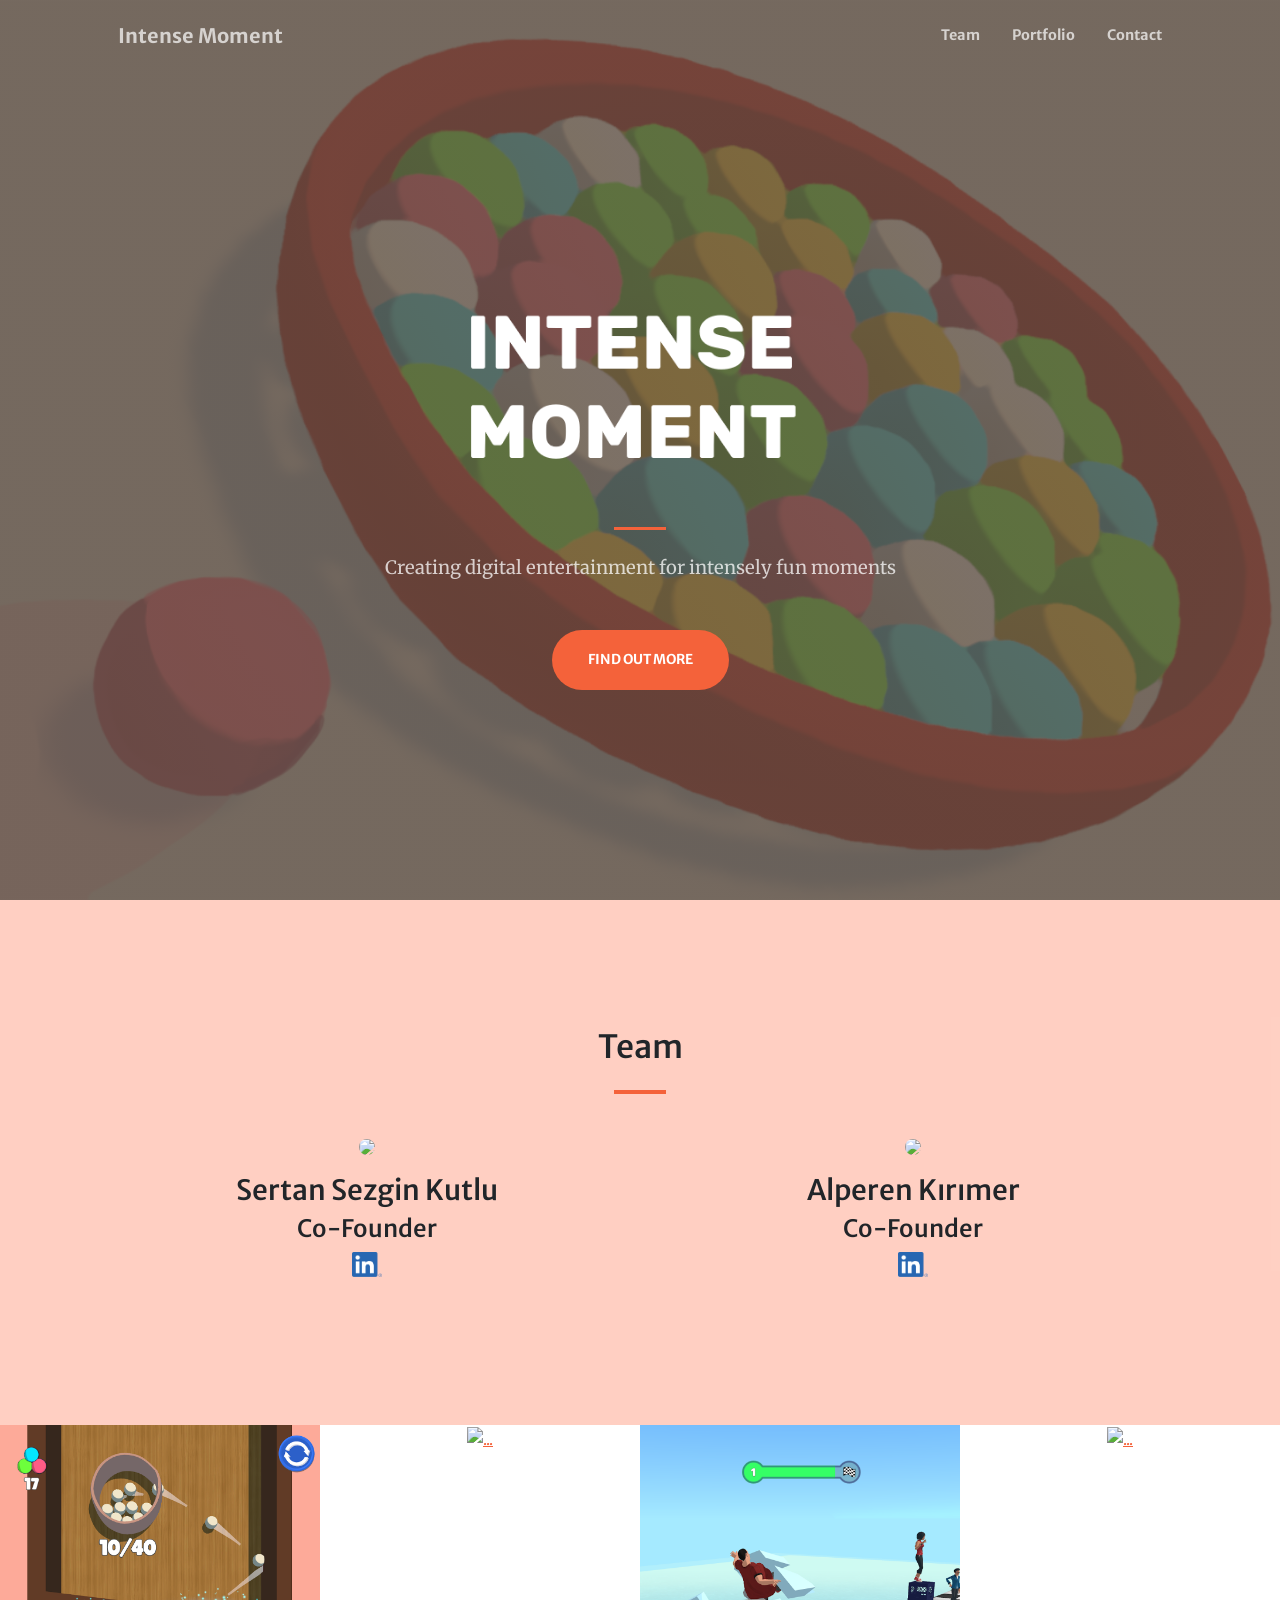
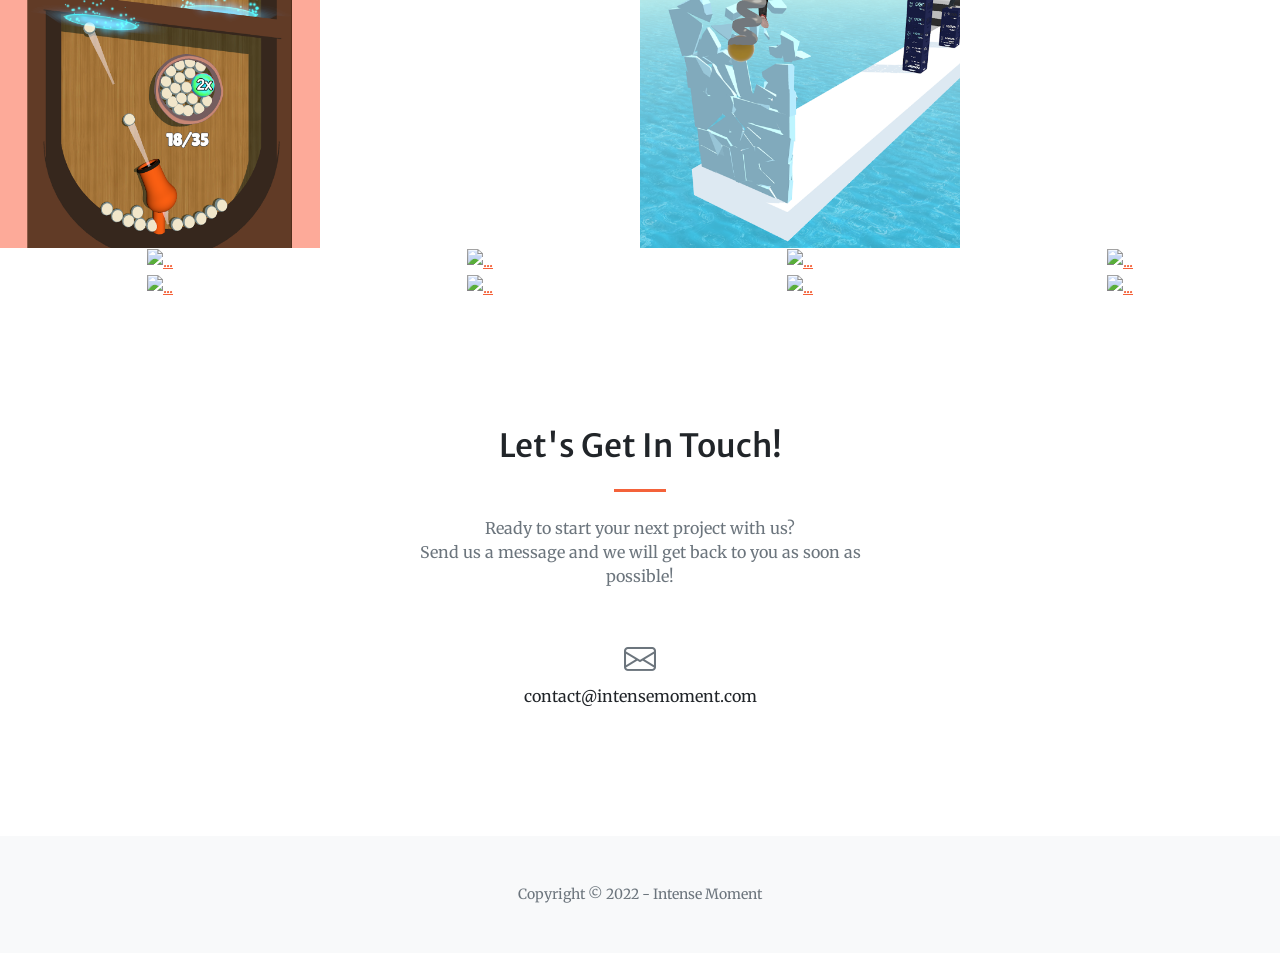
==== index.html @ 21572039 "Change directory" ====
<!DOCTYPE html>
<html lang="en">
    <head>
        <meta charset="utf-8" />
        <meta name="viewport" content="width=device-width, initial-scale=1, shrink-to-fit=no" />
        <meta name="description" content="" />
        <meta name="author" content="" />
        <title>Intense Moment</title>
        <!-- Favicon-->
        <link rel="icon" type="image/x-icon" href="assets/favicon.ico" />
        <!-- Bootstrap Icons-->
        <link href="https://cdn.jsdelivr.net/npm/bootstrap-icons@1.5.0/font/bootstrap-icons.css" rel="stylesheet" />
        <!-- Google fonts-->
        <link href="https://fonts.googleapis.com/css?family=Merriweather+Sans:400,700" rel="stylesheet" />
        <link href="https://fonts.googleapis.com/css?family=Merriweather:400,300,300italic,400italic,700,700italic" rel="stylesheet" type="text/css" />
        <!-- SimpleLightbox plugin CSS-->
        <link href="https://cdnjs.cloudflare.com/ajax/libs/SimpleLightbox/2.1.0/simpleLightbox.min.css" rel="stylesheet" />
        <!-- Core theme CSS (includes Bootstrap)-->
        <link href="css/styles.css" rel="stylesheet" />
    </head>
    <body id="page-top">
        <!-- Navigation-->
        <nav class="navbar navbar-expand-lg navbar-light fixed-top py-3" id="mainNav">
            <div class="container px-4 px-lg-5">
                <a class="navbar-brand" href="#page-top">Intense Moment</a>
                <button class="navbar-toggler navbar-toggler-right" type="button" data-bs-toggle="collapse" data-bs-target="#navbarResponsive" aria-controls="navbarResponsive" aria-expanded="false" aria-label="Toggle navigation"><span class="navbar-toggler-icon"></span></button>
                <div class="collapse navbar-collapse" id="navbarResponsive">
                    <ul class="navbar-nav ms-auto my-2 my-lg-0">
                        <!-- <li class="nav-item"><a class="nav-link" href="#about">About</a></li> -->
                        <!-- <li class="nav-item"><a class="nav-link" href="#services">Services</a></li> -->
                        <li class="nav-item"><a class="nav-link" href="#team">Team</a></li>
                        <li class="nav-item"><a class="nav-link" href="#portfolio">Portfolio</a></li>
                        <li class="nav-item"><a class="nav-link" href="#contact">Contact</a></li>
                    </ul>
                </div>
            </div>
        </nav>
        <!-- Masthead-->
        <header class="masthead">
            <div class="container px-4 px-lg-5 h-100">
                <div class="row gx-4 gx-lg-5 h-100 align-items-center justify-content-center text-center">
                    <div class="col-lg-8 align-self-end">
                        <!-- <h1 class="text-white font-weight-bold">Intense Moment</h1> -->
                        <img src="assets/img/unknown.png" class="align-items-center justify-content-center" style="width: 65%;"/>
                        <hr class="divider" />
                    </div>
                    <div class="col-lg-8 align-self-baseline">
                        <p class="text-white-75 mb-5">Creating digital entertainment for intensely fun moments</p>
                        <a class="btn btn-primary btn-xl" href="#team">Find Out More</a>
                    </div>
                </div>
            </div>
        </header>
       
        <!-- Team-->
        <section class="page-section" id="team">
            <div class="container px-4 px-lg-5">
                <h2 class="text-center mt-0">Team</h2>
                <hr class="divider" />
                <div class="row gx-4 gx-lg-5 text-center justify-content-center">
                    <div class="col-lg-6">
                        <div class="my-3">
                            <img src="https://pbs.twimg.com/profile_images/1483155936126582784/1ZfK9l_c_400x400.jpg" class="avatarImg"></img>
                            <h3 class="h3 mt-3">Sertan Sezgin Kutlu</h3>
							<h4 class="h4 mb-2">Co-Founder</h4>
                            <a href="https://www.linkedin.com/in/sertan-sezgin-kutlu/" style="justify-content:center;">
                                <img src="assets/img/Lin.png" class="inBadge"/>
                                </a>                         
                        </div>
                    </div>
                    <div class="col-lg-6">
                        <div class="my-3">
                            <img src="assets/img/alperen.png" class="avatarImg"></img>
                            <h3 class="h3 mt-3">Alperen Kırımer</h3>
							<h4 class="h4 mb-2">Co-Founder</h4> 
                            <a href="https://www.linkedin.com/in/alperenkirimer/" style="justify-content:center;">
                                <img src="assets/img/Lin.png" class="inBadge"/>
                                </a>             
                        </div>
                    </div>
                    
                </div>
            </div>
        </section>
        <!-- Portfolio-->
        <div id="portfolio">
            <div class="container-fluid p-0">
                <div class="row g-0">
                    <div class="col-lg-3 col-sm-6">
                        <a class="portfolio-box" href="https://apps.apple.com/us/app/balls-overload/id1621687486" title="Balls Overload">
                            <!-- <img class="img-fluid" src="assets/img/portfolio/thumbnails/1.jpg" alt="..." /> -->
                            <!-- <img class="img-fluid" src="assets/img/BallsOerloadFeatureGraph.png" alt="..." /> -->
                            <img class="img-fluid" src="assets/img/portfolio/thumbnails/ballsOverload.png" alt="..." />
                            <div class="portfolio-box-caption">
                                <div class="project-category text-white-50">Aim/Puzzle/Hyper Casual</div>
                                <div class="project-name">Balls Overload</div>
                            </div>
                        </a>
                    </div>
                    <div class="col-lg-3 col-sm-6">
                        <a class="portfolio-box" href="https://apps.apple.com/us/app/paintcraft-3d/id1611895517" title="Paintcraft 3D">
                            <!-- <img class="img-fluid" src="assets/img/portfolio/thumbnails/1.jpg" alt="..." /> -->
                            <!-- <img class="img-fluid" src="assets/img/BallsOerloadFeatureGraph.png" alt="..." /> -->
                            <img class="img-fluid" src="https://play-lh.googleusercontent.com/SkZX_KnfipeZ81-UoyJRRGGdxFBvWDA_17dfX1zaqG0E819_A6miYhLFRG4t1gW6m3U=w2560-h1440-rw" alt="..." />
                            <div class="portfolio-box-caption">
                                <div class="project-category text-white-50">Arcade Idle/Hyper Casual</div>
                                <div class="project-name">Paintcraft 3D</div>
                            </div>
                        </a>
                    </div>
                    <div class="col-lg-3 col-sm-6">
                        <a class="portfolio-box" href="https://apps.apple.com/us/app/spring-fest-3d/id1630531299" title="Spring Fest">
                            <!-- <img class="img-fluid" src="assets/img/portfolio/thumbnails/1.jpg" alt="..." /> -->
                            <!-- <img class="img-fluid" src="assets/img/BallsOerloadFeatureGraph.png" alt="..." /> -->
                            <img class="img-fluid" src="assets/img/portfolio/thumbnails/springFest.png" alt="..." />
                            <div class="portfolio-box-caption">
                                <div class="project-category text-white-50">Physics Runner/Hyper Casual</div>
                                <div class="project-name">Spring Fest</div>
                            </div>
                        </a>
                    </div>
                    <div class="col-lg-3 col-sm-6">
                        <a class="portfolio-box" href="https://apps.apple.com/us/app/roll-n-paint/id1616959504" title="Roll n Paint">
                            <!-- <img class="img-fluid" src="assets/img/portfolio/thumbnails/1.jpg" alt="..." /> -->
                            <!-- <img class="img-fluid" src="assets/img/BallsOerloadFeatureGraph.png" alt="..." /> -->
                            <img class="img-fluid" src="https://play-lh.googleusercontent.com/2sTyYIQrcuWDl7eEUJxa8BL6k2IKkJCYuC24PN44xqikOBTeJDg2tR5vyVC_6pVjjw=w2560-h1440-rw" alt="..." />
                            <div class="portfolio-box-caption">
                                <div class="project-category text-white-50">Runner/Hyper Casual</div>
                                <div class="project-name">Roll n Paint</div>
                            </div>
                        </a>
                    </div>
                    <div class="col-lg-3 col-sm-6">
                        <a class="portfolio-box" href="https://play.google.com/store/apps/details?id=com.intensemoment.flexroll" title="Flex Roll">
                            <!-- <img class="img-fluid" src="assets/img/portfolio/thumbnails/1.jpg" alt="..." /> -->
                            <!-- <img class="img-fluid" src="assets/img/BallsOerloadFeatureGraph.png" alt="..." /> -->
                            <img class="img-fluid" src="https://play-lh.googleusercontent.com/MPFcfM2KEHRhG8lnbTlLAYyOKqmdObPnj08OhZJzeDO9QV6XbKH16ABO1oryGO5HfA=w2560-h1440-rw" alt="..." />
                            <div class="portfolio-box-caption">
                                <div class="project-category text-white-50">Runner/Hyper Casual</div>
                                <div class="project-name">Flex Roll</div>
                            </div>
                        </a>
                    </div>
                    
                    <div class="col-lg-3 col-sm-6">
                        <a class="portfolio-box" href="https://play.google.com/store/apps/details?id=com.intensemoment.fallin3d" title="Fall in 3D">
                            <!-- <img class="img-fluid" src="assets/img/portfolio/thumbnails/1.jpg" alt="..." /> -->
                            <!-- <img class="img-fluid" src="assets/img/BallsOerloadFeatureGraph.png" alt="..." /> -->
                            <img class="img-fluid" src="https://play-lh.googleusercontent.com/re6PV49NaE1OQUNpwXGAiEheiomwuOtFyZSAN8SHh1VjP7J8Bmb5iVWrRta1Q8RZDg=w2560-h1440-rw" alt="..." />
                            <div class="portfolio-box-caption">
                                <div class="project-category text-white-50">Physics Runner/Hyper Casual</div>
                                <div class="project-name">Fall in 3D</div>
                            </div>
                        </a>
                    </div>
                    <div class="col-lg-3 col-sm-6">
                        <a class="portfolio-box" href="https://play.google.com/store/apps/details?id=com.intensemoment.pusherbump" title="Pusher Bump">
                            <!-- <img class="img-fluid" src="assets/img/portfolio/thumbnails/1.jpg" alt="..." /> -->
                            <!-- <img class="img-fluid" src="assets/img/BallsOerloadFeatureGraph.png" alt="..." /> -->
                            <img class="img-fluid" src="https://play-lh.googleusercontent.com/vEhEZ6fCoVASFO5KKtiC9VAgEg5zHqL2Brw9R1QvWvkjBZbyQd11ngjw5aIHT1frqQEW=w2560-h1440-rw" alt="..." />
                            <div class="portfolio-box-caption">
                                <div class="project-category text-white-50">Runner/Hyper Casual</div>
                                <div class="project-name">Pusher Bump</div>
                            </div>
                        </a>
                    </div>
                    
                    <div class="col-lg-3 col-sm-6">
                        <a class="portfolio-box" href="https://play.google.com/store/apps/details?id=com.intensemoment.wraprope" title="Wrap Rope">
                            <!-- <img class="img-fluid" src="assets/img/portfolio/thumbnails/1.jpg" alt="..." /> -->
                            <!-- <img class="img-fluid" src="assets/img/BallsOerloadFeatureGraph.png" alt="..." /> -->
                            <img class="img-fluid" src="https://play-lh.googleusercontent.com/_dlRZ16Sz9K26Uib2hjTtHezcRFZvpJ--T8M5MfcOJtONnKuFfnOLgiZ3JTh5MIWZqVA=w2560-h1440-rw" alt="..." />
                            <div class="portfolio-box-caption">
                                <div class="project-category text-white-50">Puzzle/Hyper Casual</div>
                                <div class="project-name">Wrap Rope</div>
                            </div>
                        </a>
                    </div>
                    <div class="col-lg-3 col-sm-6">
                        <a class="portfolio-box" href="https://play.google.com/store/apps/details?id=com.intensemoment.blackoutrush" title="Blackout Rush">
                            <!-- <img class="img-fluid" src="assets/img/portfolio/thumbnails/1.jpg" alt="..." /> -->
                            <!-- <img class="img-fluid" src="assets/img/BallsOerloadFeatureGraph.png" alt="..." /> -->
                            <img class="img-fluid" src="https://play-lh.googleusercontent.com/o7_CCMWX5GUSKz0W0GgoBaHciPBBXc2_G1yXkvCsIP1we6l2uOzhdbo7Uqsi3DFm0KfD=w2560-h1440-rw" alt="..." />
                            <div class="portfolio-box-caption">
                                <div class="project-category text-white-50">Runner/Racing/Hyper Casual</div>
                                <div class="project-name">Blackout Rush</div>
                            </div>
                        </a>
                    </div>
                    <div class="col-lg-3 col-sm-6">
                        <a class="portfolio-box" href="https://play.google.com/store/apps/details?id=com.intensemoment.defendit3d&hl=en&gl=US" title="Defend It 3D">
                            <!-- <img class="img-fluid" src="assets/img/portfolio/thumbnails/1.jpg" alt="..." /> -->
                            <!-- <img class="img-fluid" src="assets/img/BallsOerloadFeatureGraph.png" alt="..." /> -->
                            <img class="img-fluid" src="https://play-lh.googleusercontent.com/xab_QFoh2n10hjwCJX2mpmpIrfJRuJqLWwCfvXNR0VkOdWIm-gDCjvjRQb50_t_eqX0=w2560-h1440-rw" alt="..." />
                            <div class="portfolio-box-caption">
                                <div class="project-category text-white-50">Tower Defence/Hyper Casual</div>
                                <div class="project-name">Defend It 3D</div>
                            </div>
                        </a>
                    </div>
                    <div class="col-lg-3 col-sm-6">
                        <a class="portfolio-box" href="https://play.google.com/store/apps/details?id=com.intensemoment.rollnrace" title="Roll n Race">
                            <!-- <img class="img-fluid" src="assets/img/portfolio/thumbnails/1.jpg" alt="..." /> -->
                            <!-- <img class="img-fluid" src="assets/img/BallsOerloadFeatureGraph.png" alt="..." /> -->
                            <img class="img-fluid" src="https://play-lh.googleusercontent.com/4r8LJQUvOEw74AI4Uq3BWmbRHQ-yekP26jgNgPVOVVdvAHhnyUcHY1vPQcF0RHNq1A=w2560-h1440-rw" alt="..." />
                            <div class="portfolio-box-caption">
                                <div class="project-category text-white-50">Runner/Hyper Casual</div>
                                <div class="project-name">Roll n Race</div>
                            </div>
                        </a>
                    </div>
                    <div class="col-lg-3 col-sm-6">
                        <a class="portfolio-box" href="https://play.google.com/store/apps/details?id=com.intensemoment.ufoguest&hl=en&gl=US" title="UFO Guest">
                            <!-- <img class="img-fluid" src="assets/img/portfolio/thumbnails/1.jpg" alt="..." /> -->
                            <!-- <img class="img-fluid" src="assets/img/BallsOerloadFeatureGraph.png" alt="..." /> -->
                            <img class="img-fluid" src="https://play-lh.googleusercontent.com/iXP6NXaRoGVXLGioa3I5TW02nR6oHA3H87VDQ_AcpZByDvy00NFolRlbtqegdUDqWGhq=w2560-h1440-rw" alt="..." />
                            <div class="portfolio-box-caption">
                                <div class="project-category text-white-50">Arcade Idle/Hyper Casual</div>
                                <div class="project-name">UFO Guest</div>
                            </div>
                        </a>
                    </div>

                    
                </div>
            </div>
        </div>
        <!-- Contact-->
        <section class="page-section" id="contact">
            <div class="container px-4 px-lg-5">
                <div class="row gx-4 gx-lg-5 justify-content-center">
                    <div class="col-lg-8 col-xl-6 text-center">
                        <h2 class="mt-0">Let's Get In Touch!</h2>
                        <hr class="divider" />
                        <p class="text-muted mb-5">Ready to start your next project with us?<br> Send us a message and we will get back to you as soon as possible!</p>
                    </div>
                </div>
                
                <div class="row gx-4 gx-lg-5 justify-content-center">
                    <div class="col-lg-4 text-center mb-5 mb-lg-0">
                        <i class="bi bi-envelope fs-2 mb-3 text-muted"></i>
                        <div>contact@intensemoment.com</div>
                    </div>
                </div>
            </div>
        </section>
        <!-- Footer-->
        <footer class="bg-light py-5">
            <div class="container px-4 px-lg-5"><div class="small text-center text-muted">Copyright &copy; 2022 - Intense Moment</div></div>
        </footer>
        <!-- Bootstrap core JS-->
        <script src="https://cdn.jsdelivr.net/npm/bootstrap@5.1.3/dist/js/bootstrap.bundle.min.js"></script>
        <!-- SimpleLightbox plugin JS-->
        <script src="https://cdnjs.cloudflare.com/ajax/libs/SimpleLightbox/2.1.0/simpleLightbox.min.js"></script>
        <!-- Core theme JS-->
        <script src="js/scripts.js"></script>
        <!-- * * * * * * * * * * * * * * * * * * * * * * * * * * * * * * * * * * * * * * * *-->
        <!-- * *                               SB Forms JS                               * *-->
        <!-- * * Activate your form at https://startbootstrap.com/solution/contact-forms * *-->
        <!-- * * * * * * * * * * * * * * * * * * * * * * * * * * * * * * * * * * * * * * * *-->
        <script src="https://cdn.startbootstrap.com/sb-forms-latest.js"></script>
    </body>
</html>
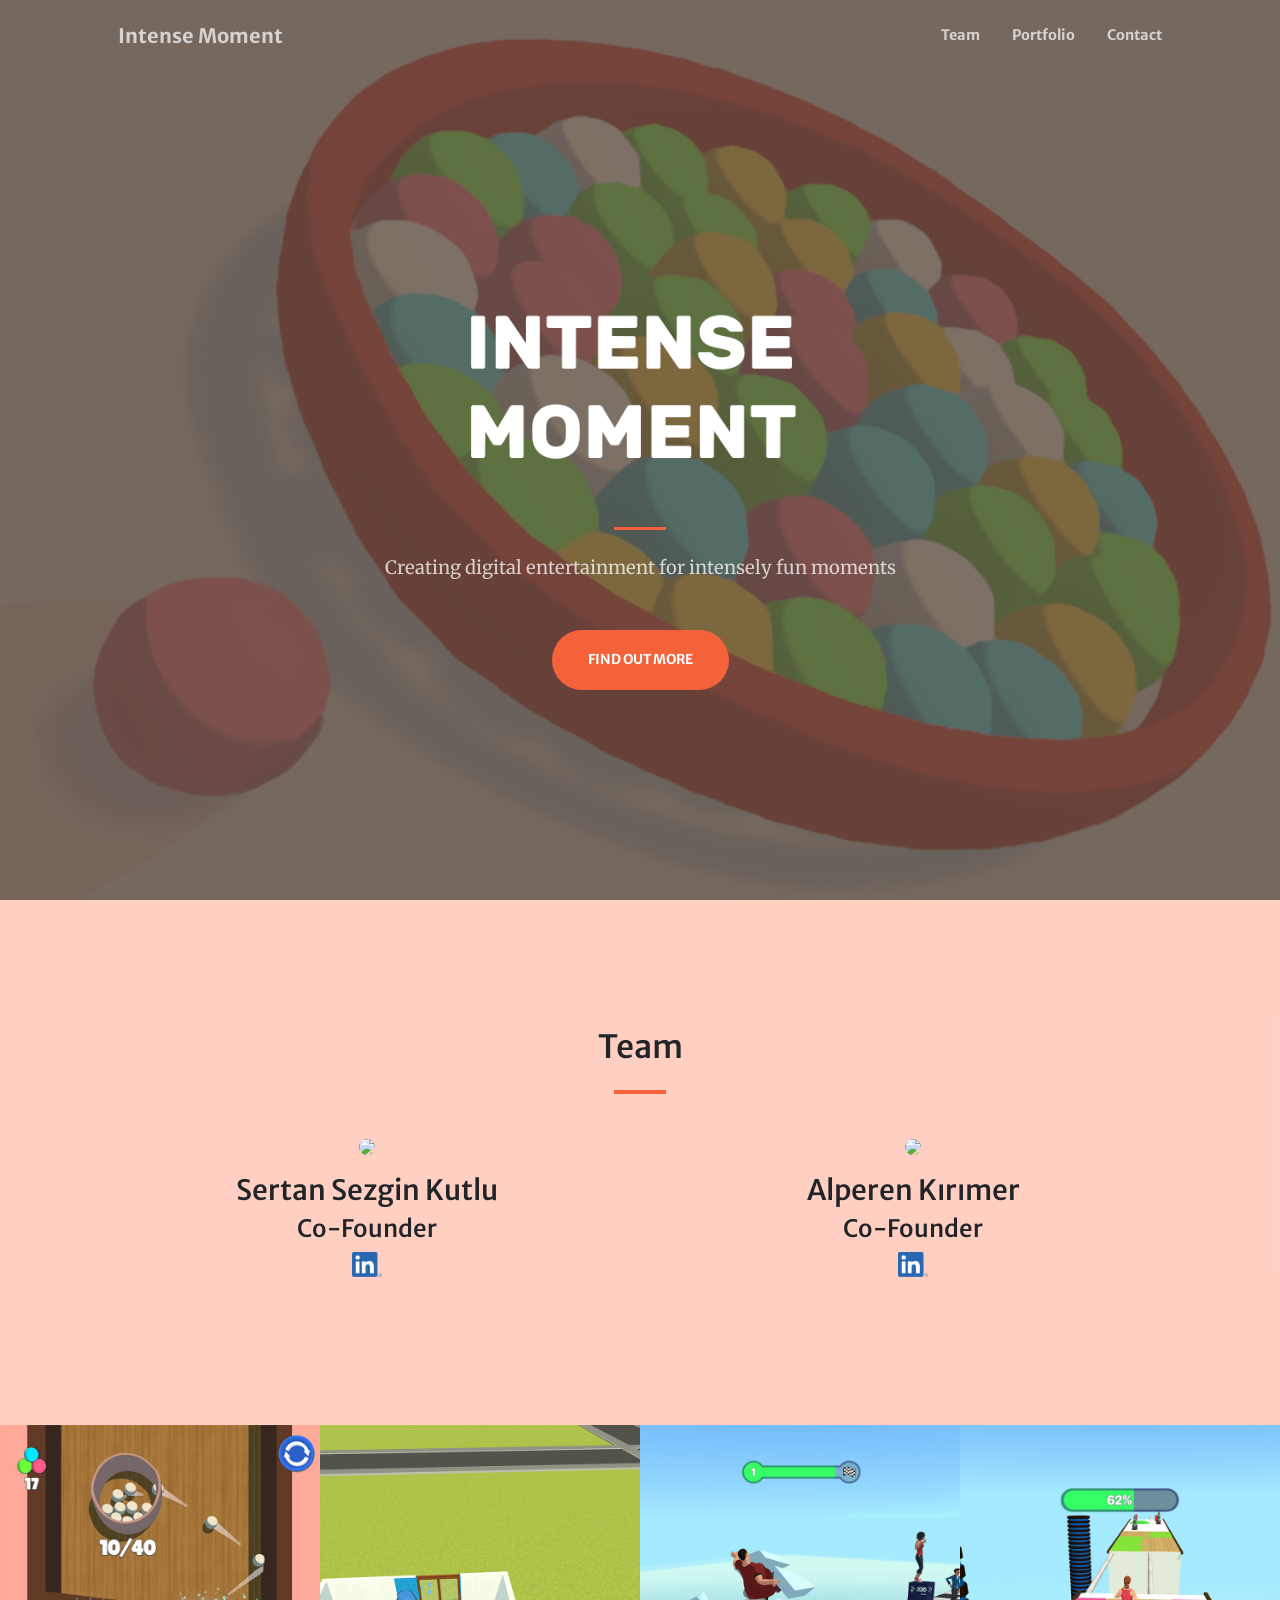
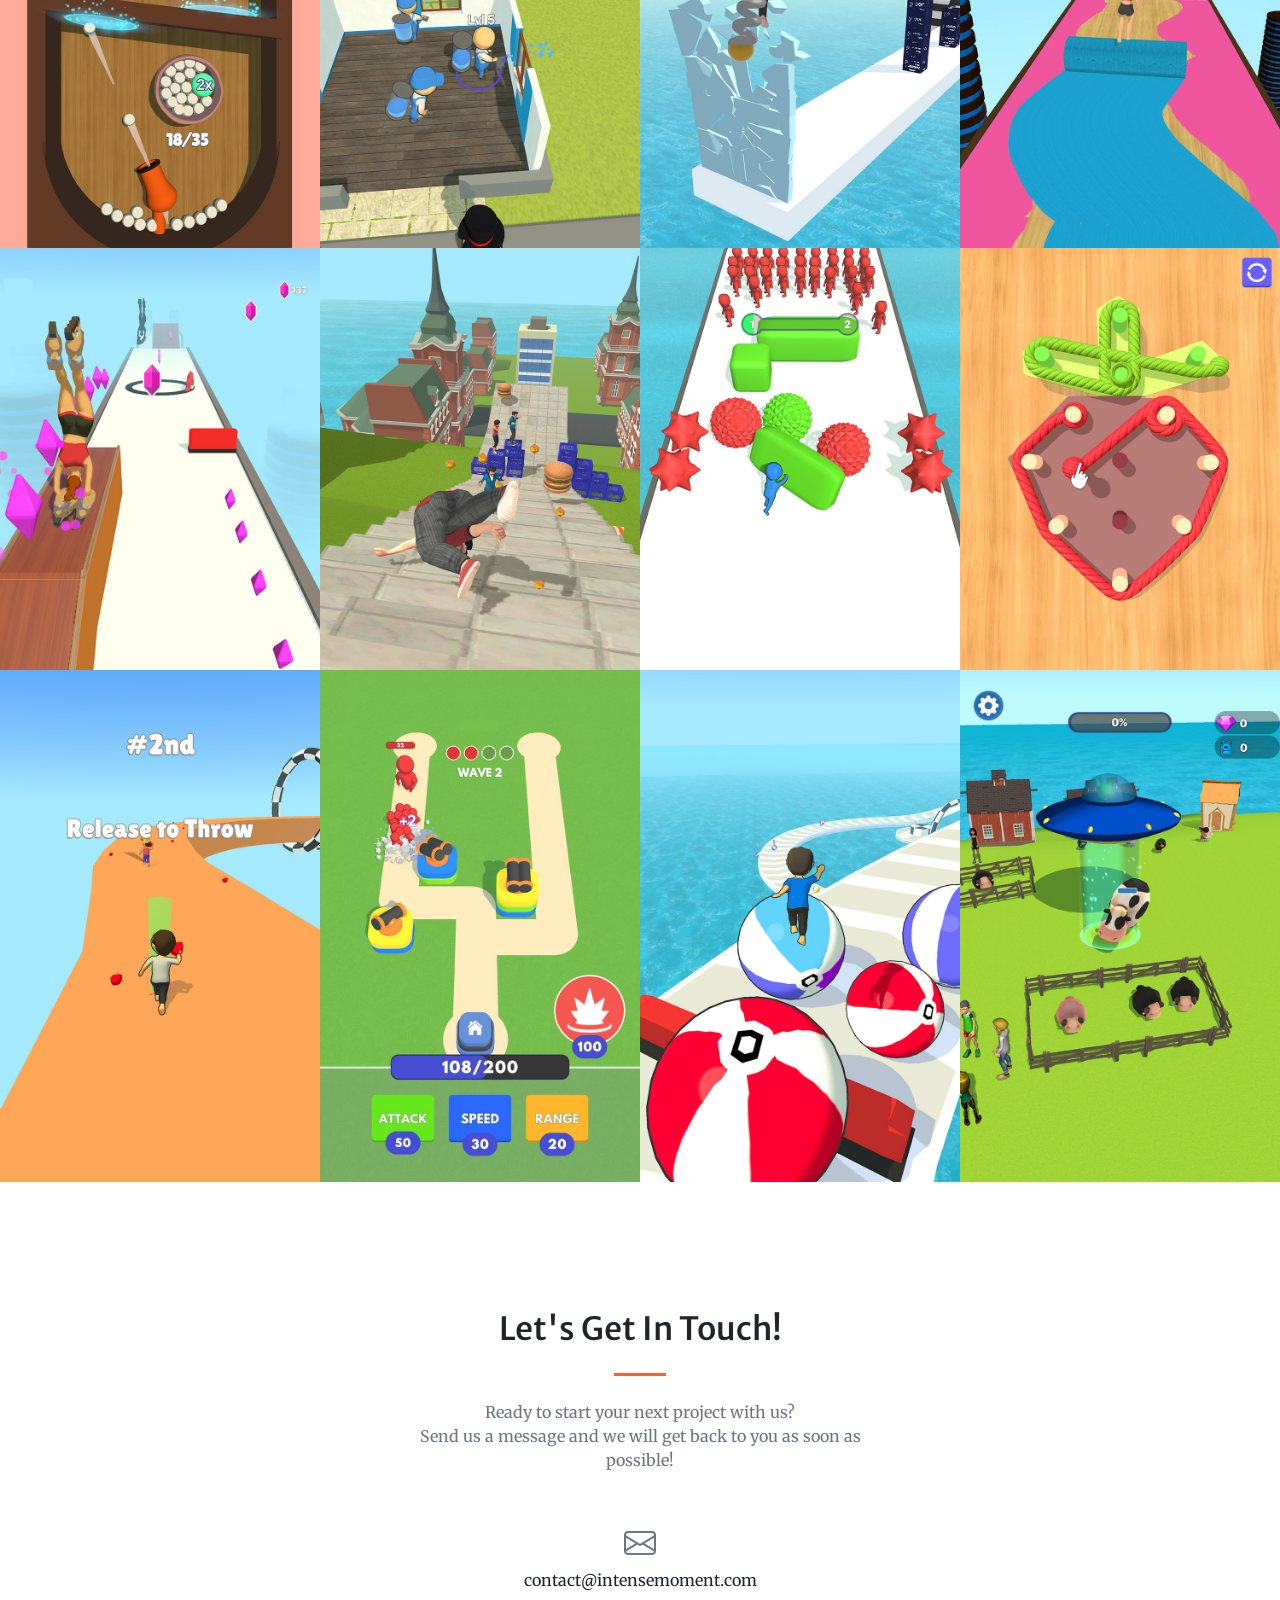
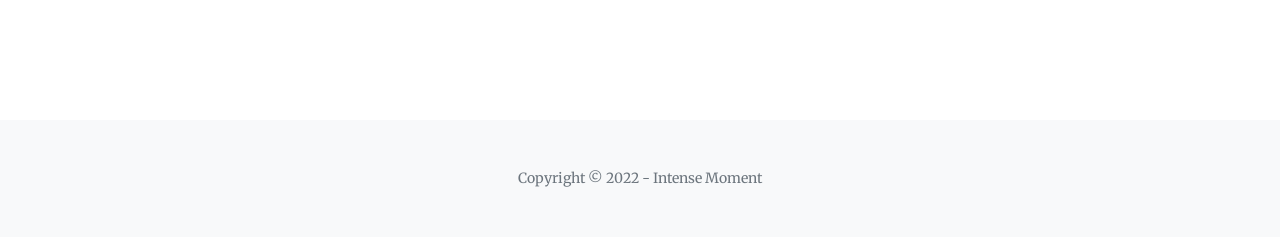
==== commit e498cf6d: "localized images" ====
--- a/index.html
+++ b/index.html
@@ -90,7 +90,7 @@
                         <a class="portfolio-box" href="https://apps.apple.com/us/app/balls-overload/id1621687486" title="Balls Overload">
                             <!-- <img class="img-fluid" src="assets/img/portfolio/thumbnails/1.jpg" alt="..." /> -->
                             <!-- <img class="img-fluid" src="assets/img/BallsOerloadFeatureGraph.png" alt="..." /> -->
-                            <img class="img-fluid" src="assets/img/portfolio/thumbnails/ballsOverload.png" alt="..." />
+                            <img class="img-fluid" src="assets/img/portfolio/thumbnails/smallSizePics/ballsOverloadSmall.jpg" alt="..." />
                             <div class="portfolio-box-caption">
                                 <div class="project-category text-white-50">Aim/Puzzle/Hyper Casual</div>
                                 <div class="project-name">Balls Overload</div>
@@ -101,7 +101,7 @@
                         <a class="portfolio-box" href="https://apps.apple.com/us/app/paintcraft-3d/id1611895517" title="Paintcraft 3D">
                             <!-- <img class="img-fluid" src="assets/img/portfolio/thumbnails/1.jpg" alt="..." /> -->
                             <!-- <img class="img-fluid" src="assets/img/BallsOerloadFeatureGraph.png" alt="..." /> -->
-                            <img class="img-fluid" src="https://play-lh.googleusercontent.com/SkZX_KnfipeZ81-UoyJRRGGdxFBvWDA_17dfX1zaqG0E819_A6miYhLFRG4t1gW6m3U=w2560-h1440-rw" alt="..." />
+                            <img class="img-fluid" src="assets/img/portfolio/thumbnails/smallSizePics/paintcraftsmall.jpg" alt="..." />
                             <div class="portfolio-box-caption">
                                 <div class="project-category text-white-50">Arcade Idle/Hyper Casual</div>
                                 <div class="project-name">Paintcraft 3D</div>
@@ -112,7 +112,7 @@
                         <a class="portfolio-box" href="https://apps.apple.com/us/app/spring-fest-3d/id1630531299" title="Spring Fest">
                             <!-- <img class="img-fluid" src="assets/img/portfolio/thumbnails/1.jpg" alt="..." /> -->
                             <!-- <img class="img-fluid" src="assets/img/BallsOerloadFeatureGraph.png" alt="..." /> -->
-                            <img class="img-fluid" src="assets/img/portfolio/thumbnails/springFest.png" alt="..." />
+                            <img class="img-fluid" src="assets/img/portfolio/thumbnails/smallSizePics/springFestSmall.jpg" alt="..." />
                             <div class="portfolio-box-caption">
                                 <div class="project-category text-white-50">Physics Runner/Hyper Casual</div>
                                 <div class="project-name">Spring Fest</div>
@@ -123,7 +123,7 @@
                         <a class="portfolio-box" href="https://apps.apple.com/us/app/roll-n-paint/id1616959504" title="Roll n Paint">
                             <!-- <img class="img-fluid" src="assets/img/portfolio/thumbnails/1.jpg" alt="..." /> -->
                             <!-- <img class="img-fluid" src="assets/img/BallsOerloadFeatureGraph.png" alt="..." /> -->
-                            <img class="img-fluid" src="https://play-lh.googleusercontent.com/2sTyYIQrcuWDl7eEUJxa8BL6k2IKkJCYuC24PN44xqikOBTeJDg2tR5vyVC_6pVjjw=w2560-h1440-rw" alt="..." />
+                            <img class="img-fluid" src="assets/img/portfolio/thumbnails/smallSizePics/paintrunsmall.jpg" alt="..." />
                             <div class="portfolio-box-caption">
                                 <div class="project-category text-white-50">Runner/Hyper Casual</div>
                                 <div class="project-name">Roll n Paint</div>
@@ -134,7 +134,7 @@
                         <a class="portfolio-box" href="https://play.google.com/store/apps/details?id=com.intensemoment.flexroll" title="Flex Roll">
                             <!-- <img class="img-fluid" src="assets/img/portfolio/thumbnails/1.jpg" alt="..." /> -->
                             <!-- <img class="img-fluid" src="assets/img/BallsOerloadFeatureGraph.png" alt="..." /> -->
-                            <img class="img-fluid" src="https://play-lh.googleusercontent.com/MPFcfM2KEHRhG8lnbTlLAYyOKqmdObPnj08OhZJzeDO9QV6XbKH16ABO1oryGO5HfA=w2560-h1440-rw" alt="..." />
+                            <img class="img-fluid" src="assets/img/portfolio/thumbnails/smallSizePics/flexrollsmall.jpg" alt="..." />
                             <div class="portfolio-box-caption">
                                 <div class="project-category text-white-50">Runner/Hyper Casual</div>
                                 <div class="project-name">Flex Roll</div>
@@ -146,7 +146,7 @@
                         <a class="portfolio-box" href="https://play.google.com/store/apps/details?id=com.intensemoment.fallin3d" title="Fall in 3D">
                             <!-- <img class="img-fluid" src="assets/img/portfolio/thumbnails/1.jpg" alt="..." /> -->
                             <!-- <img class="img-fluid" src="assets/img/BallsOerloadFeatureGraph.png" alt="..." /> -->
-                            <img class="img-fluid" src="https://play-lh.googleusercontent.com/re6PV49NaE1OQUNpwXGAiEheiomwuOtFyZSAN8SHh1VjP7J8Bmb5iVWrRta1Q8RZDg=w2560-h1440-rw" alt="..." />
+                            <img class="img-fluid" src="assets/img/portfolio/thumbnails/smallSizePics/fallin3dsmall.jpg" alt="..." />
                             <div class="portfolio-box-caption">
                                 <div class="project-category text-white-50">Physics Runner/Hyper Casual</div>
                                 <div class="project-name">Fall in 3D</div>
@@ -157,7 +157,7 @@
                         <a class="portfolio-box" href="https://play.google.com/store/apps/details?id=com.intensemoment.pusherbump" title="Pusher Bump">
                             <!-- <img class="img-fluid" src="assets/img/portfolio/thumbnails/1.jpg" alt="..." /> -->
                             <!-- <img class="img-fluid" src="assets/img/BallsOerloadFeatureGraph.png" alt="..." /> -->
-                            <img class="img-fluid" src="https://play-lh.googleusercontent.com/vEhEZ6fCoVASFO5KKtiC9VAgEg5zHqL2Brw9R1QvWvkjBZbyQd11ngjw5aIHT1frqQEW=w2560-h1440-rw" alt="..." />
+                            <img class="img-fluid" src="assets/img/portfolio/thumbnails/smallSizePics/pusherbumpsmall.jpg" alt="..." />
                             <div class="portfolio-box-caption">
                                 <div class="project-category text-white-50">Runner/Hyper Casual</div>
                                 <div class="project-name">Pusher Bump</div>
@@ -169,7 +169,7 @@
                         <a class="portfolio-box" href="https://play.google.com/store/apps/details?id=com.intensemoment.wraprope" title="Wrap Rope">
                             <!-- <img class="img-fluid" src="assets/img/portfolio/thumbnails/1.jpg" alt="..." /> -->
                             <!-- <img class="img-fluid" src="assets/img/BallsOerloadFeatureGraph.png" alt="..." /> -->
-                            <img class="img-fluid" src="https://play-lh.googleusercontent.com/_dlRZ16Sz9K26Uib2hjTtHezcRFZvpJ--T8M5MfcOJtONnKuFfnOLgiZ3JTh5MIWZqVA=w2560-h1440-rw" alt="..." />
+                            <img class="img-fluid" src="assets/img/portfolio/thumbnails/smallSizePics/wrapropesmall.jpg" alt="..." />
                             <div class="portfolio-box-caption">
                                 <div class="project-category text-white-50">Puzzle/Hyper Casual</div>
                                 <div class="project-name">Wrap Rope</div>
@@ -180,7 +180,7 @@
                         <a class="portfolio-box" href="https://play.google.com/store/apps/details?id=com.intensemoment.blackoutrush" title="Blackout Rush">
                             <!-- <img class="img-fluid" src="assets/img/portfolio/thumbnails/1.jpg" alt="..." /> -->
                             <!-- <img class="img-fluid" src="assets/img/BallsOerloadFeatureGraph.png" alt="..." /> -->
-                            <img class="img-fluid" src="https://play-lh.googleusercontent.com/o7_CCMWX5GUSKz0W0GgoBaHciPBBXc2_G1yXkvCsIP1we6l2uOzhdbo7Uqsi3DFm0KfD=w2560-h1440-rw" alt="..." />
+                            <img class="img-fluid" src="assets/img/portfolio/thumbnails/smallSizePics/blackoutrushsmall.jpg" alt="..." />
                             <div class="portfolio-box-caption">
                                 <div class="project-category text-white-50">Runner/Racing/Hyper Casual</div>
                                 <div class="project-name">Blackout Rush</div>
@@ -191,7 +191,7 @@
                         <a class="portfolio-box" href="https://play.google.com/store/apps/details?id=com.intensemoment.defendit3d&hl=en&gl=US" title="Defend It 3D">
                             <!-- <img class="img-fluid" src="assets/img/portfolio/thumbnails/1.jpg" alt="..." /> -->
                             <!-- <img class="img-fluid" src="assets/img/BallsOerloadFeatureGraph.png" alt="..." /> -->
-                            <img class="img-fluid" src="https://play-lh.googleusercontent.com/xab_QFoh2n10hjwCJX2mpmpIrfJRuJqLWwCfvXNR0VkOdWIm-gDCjvjRQb50_t_eqX0=w2560-h1440-rw" alt="..." />
+                            <img class="img-fluid" src="assets/img/portfolio/thumbnails/smallSizePics/defenditsmall.jpg" alt="..." />
                             <div class="portfolio-box-caption">
                                 <div class="project-category text-white-50">Tower Defence/Hyper Casual</div>
                                 <div class="project-name">Defend It 3D</div>
@@ -202,7 +202,7 @@
                         <a class="portfolio-box" href="https://play.google.com/store/apps/details?id=com.intensemoment.rollnrace" title="Roll n Race">
                             <!-- <img class="img-fluid" src="assets/img/portfolio/thumbnails/1.jpg" alt="..." /> -->
                             <!-- <img class="img-fluid" src="assets/img/BallsOerloadFeatureGraph.png" alt="..." /> -->
-                            <img class="img-fluid" src="https://play-lh.googleusercontent.com/4r8LJQUvOEw74AI4Uq3BWmbRHQ-yekP26jgNgPVOVVdvAHhnyUcHY1vPQcF0RHNq1A=w2560-h1440-rw" alt="..." />
+                            <img class="img-fluid" src="assets/img/portfolio/thumbnails/smallSizePics/rollnracesmall.jpg" alt="..." />
                             <div class="portfolio-box-caption">
                                 <div class="project-category text-white-50">Runner/Hyper Casual</div>
                                 <div class="project-name">Roll n Race</div>
@@ -213,7 +213,7 @@
                         <a class="portfolio-box" href="https://play.google.com/store/apps/details?id=com.intensemoment.ufoguest&hl=en&gl=US" title="UFO Guest">
                             <!-- <img class="img-fluid" src="assets/img/portfolio/thumbnails/1.jpg" alt="..." /> -->
                             <!-- <img class="img-fluid" src="assets/img/BallsOerloadFeatureGraph.png" alt="..." /> -->
-                            <img class="img-fluid" src="https://play-lh.googleusercontent.com/iXP6NXaRoGVXLGioa3I5TW02nR6oHA3H87VDQ_AcpZByDvy00NFolRlbtqegdUDqWGhq=w2560-h1440-rw" alt="..." />
+                            <img class="img-fluid" src="assets/img/portfolio/thumbnails/smallSizePics/ufoguestsmall.jpg" alt="..." />
                             <div class="portfolio-box-caption">
                                 <div class="project-category text-white-50">Arcade Idle/Hyper Casual</div>
                                 <div class="project-name">UFO Guest</div>
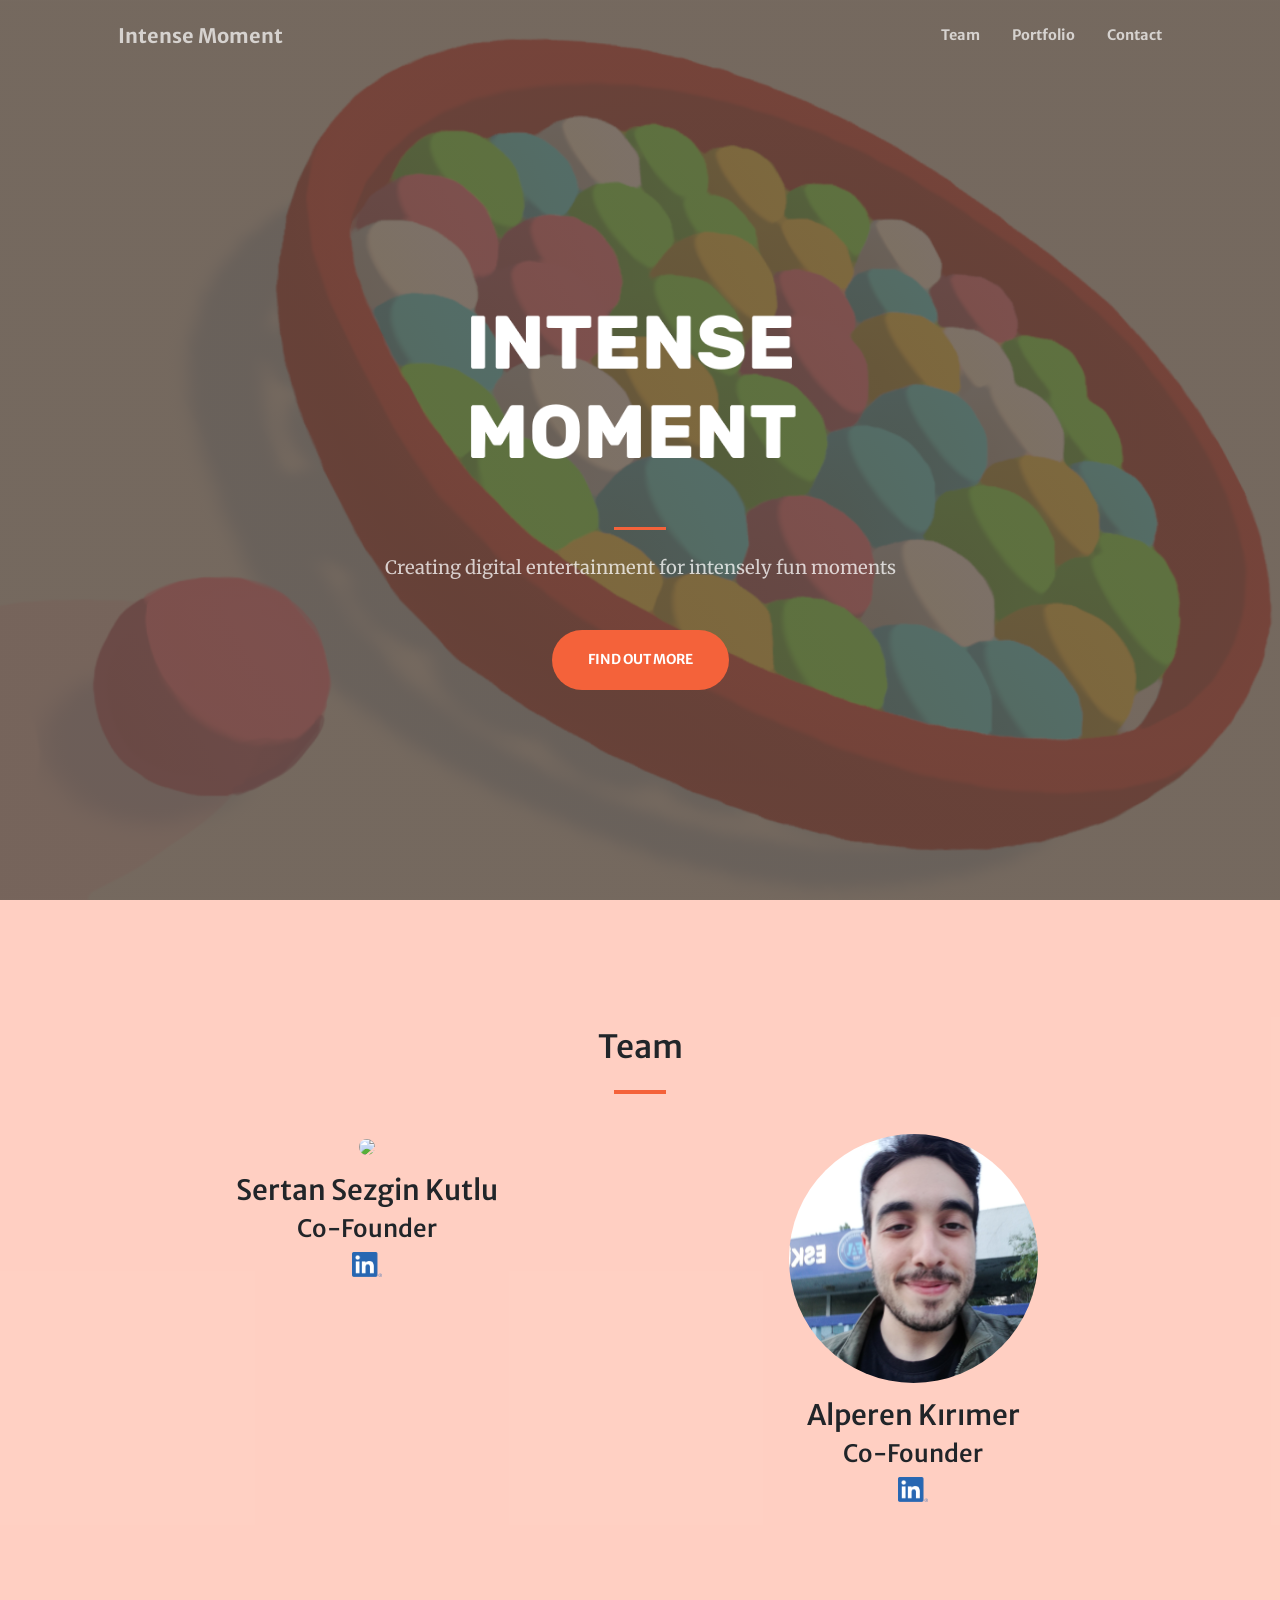
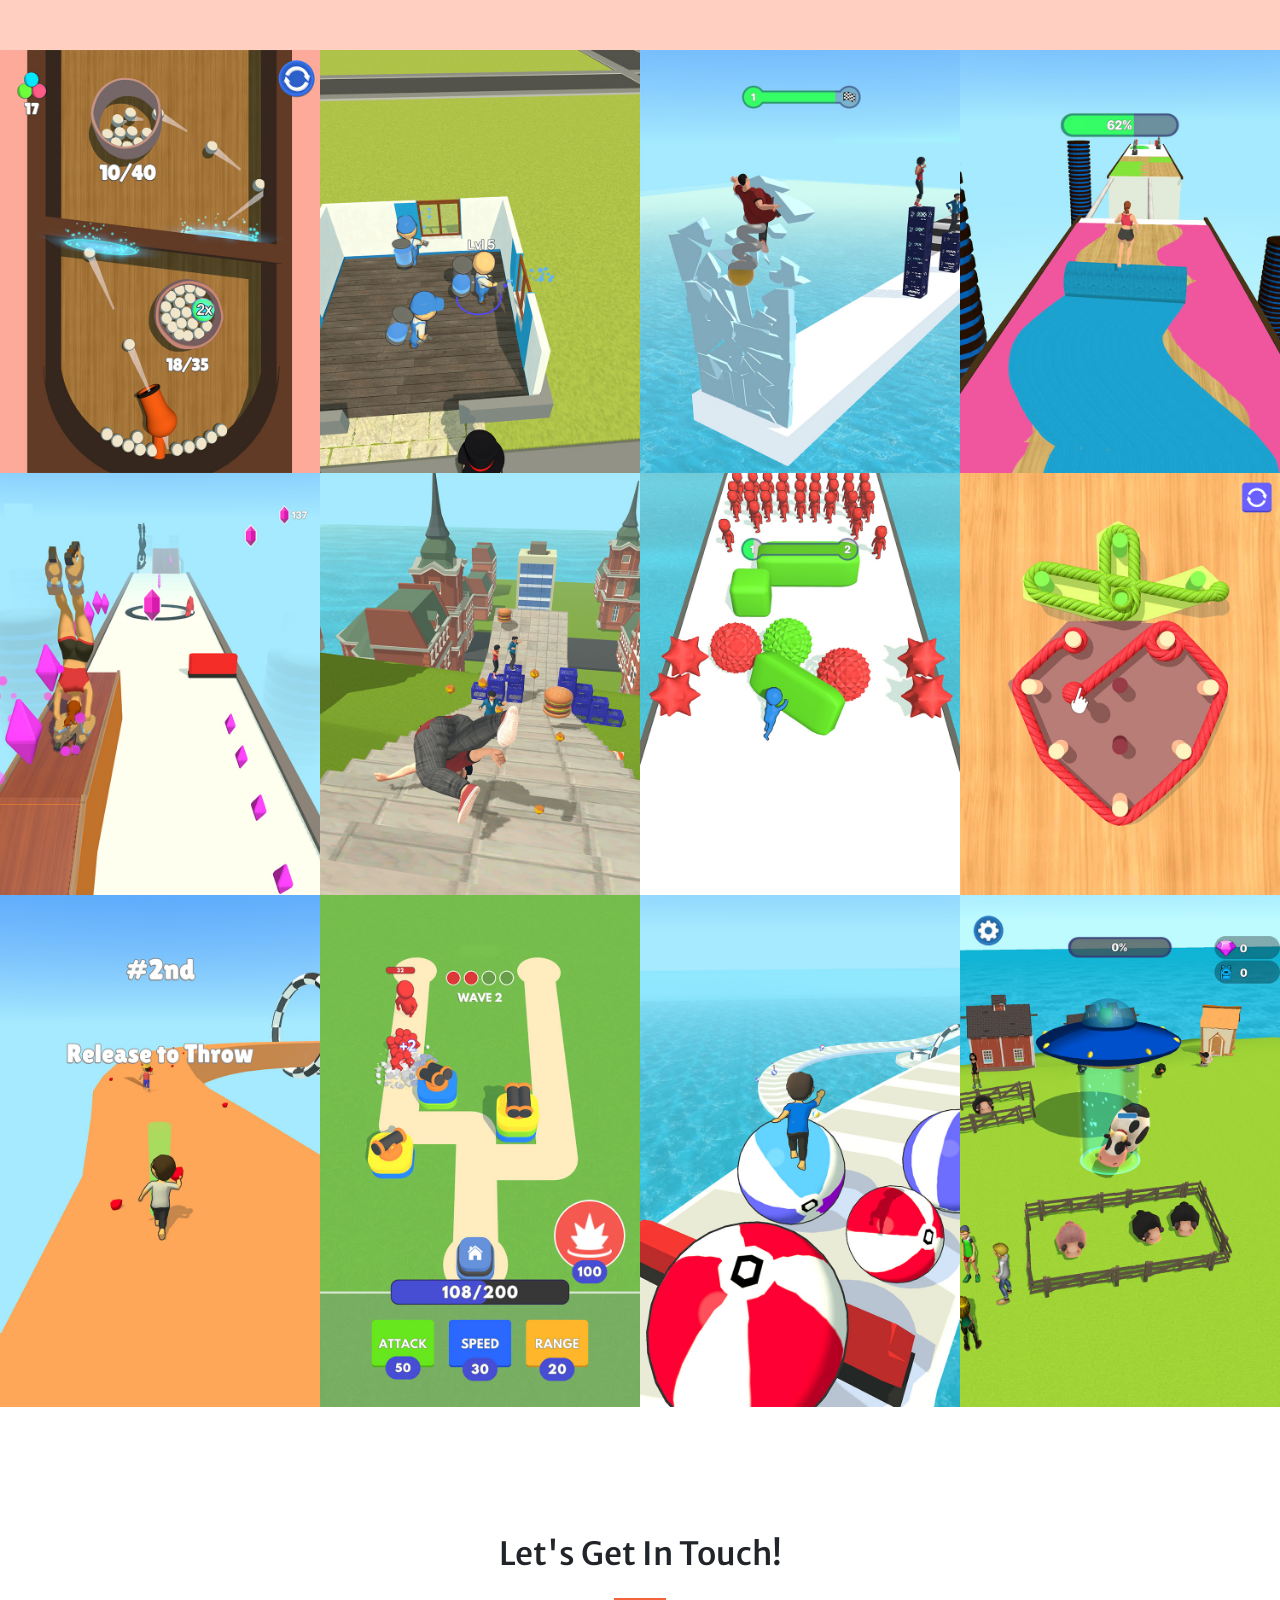
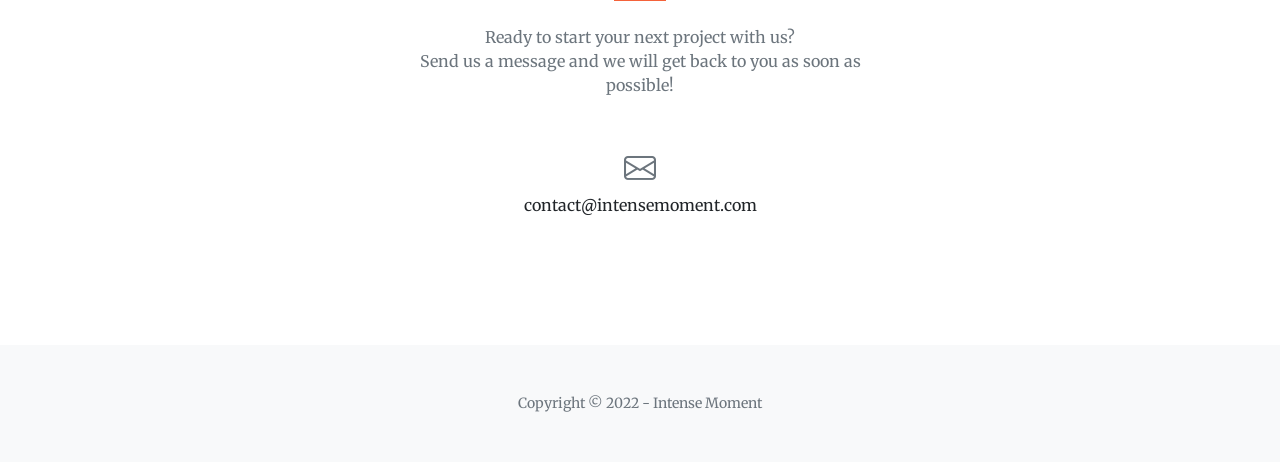
==== commit 2c65e7b6: "Image resize and converted to jpg" ====
--- a/index.html
+++ b/index.html
@@ -70,7 +70,7 @@
                     </div>
                     <div class="col-lg-6">
                         <div class="my-3">
-                            <img src="assets/img/alperen.png" class="avatarImg"></img>
+                            <img src="assets/img/alperen.jpg" class="avatarImg"></img>
                             <h3 class="h3 mt-3">Alperen Kırımer</h3>
 							<h4 class="h4 mb-2">Co-Founder</h4> 
                             <a href="https://www.linkedin.com/in/alperenkirimer/" style="justify-content:center;">
